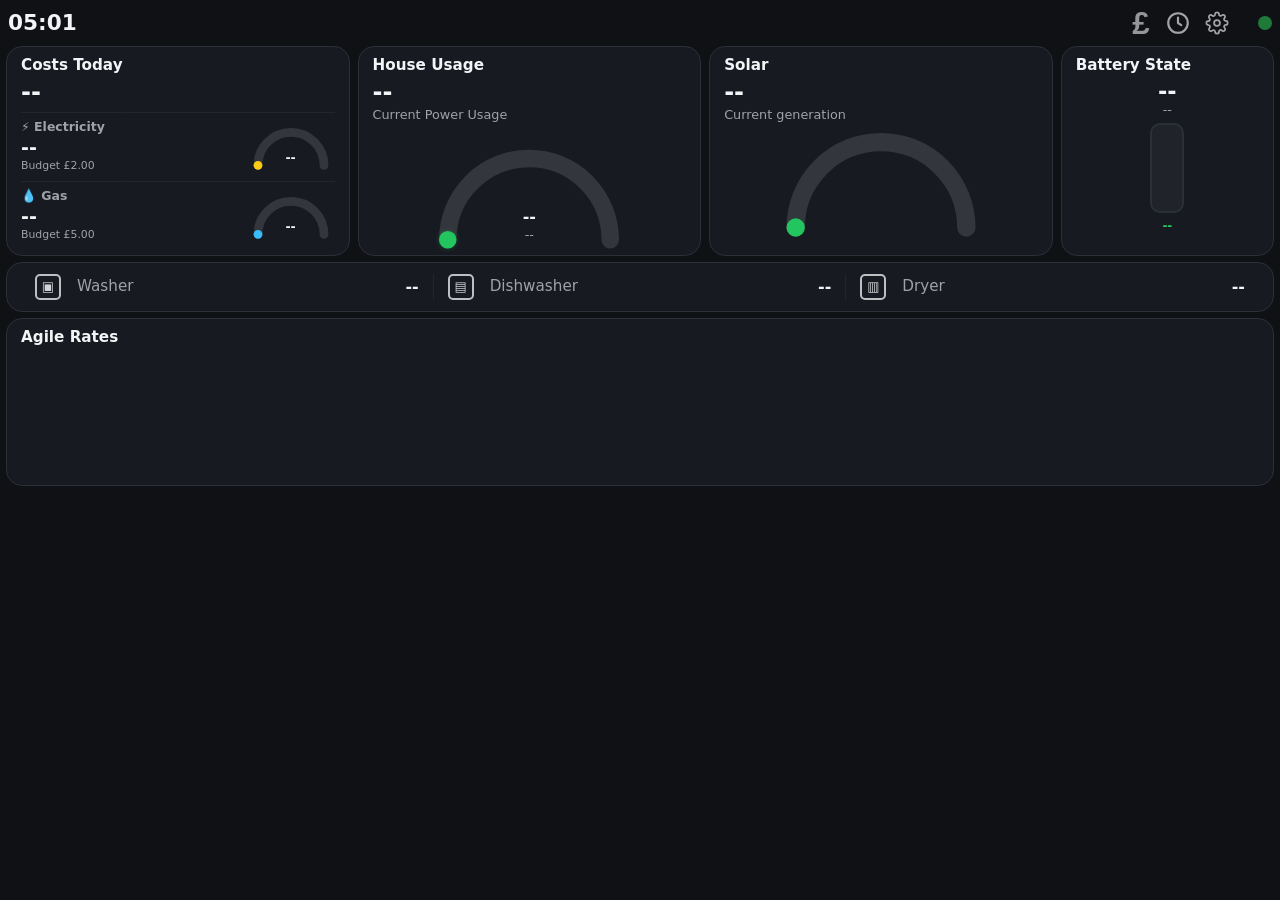
==== index.html @ 403dcd6b "Moved index.html" ====
<!doctype html>
<html lang="en-GB">

<head>
    <meta charset="UTF-8" />
    <meta name="viewport" content="width=device-width, initial-scale=1" />
    <title>IHD Frontend</title>
    <link rel="stylesheet" href="/static/css/app.css" />
    <link rel="stylesheet" href="/static/css/agile.css" />
    <link rel="stylesheet" href="/static/css/history.css" />
    <link rel="stylesheet" href="/static/css/settings.css" />
    <link rel="stylesheet" href="/static/css/costs.css" />
    <link rel="stylesheet" href="/static/css/gauge.css" />
    <link rel="stylesheet" href="/static/css/house-usage.css" />
    <link rel="stylesheet" href="/static/css/battery.css" />
    <link rel="stylesheet" href="/static/css/appliance.css" />
    <link rel="stylesheet" href="/static/css/solar.css" />
</head>

<body>
    <div class="dashboard" id="dashboard" data-dev-mode="false">
        <header class="dashboard-header">
            <div class="header-time" id="header-time">00:00</div>

            <div class="header-actions">
                <div class="header-icon-group" id="header-icon-group">
                    <button class="icon-button" id="costs-button" type="button" aria-label="View device costs">
                        <span class="icon-currency" aria-hidden="true">£</span>
                    </button>

                    <button class="icon-button" id="history-button" type="button" aria-label="View history">
                        <svg viewBox="0 0 24 24" class="icon-svg">
                            <circle cx="12" cy="12" r="9" fill="none" stroke="currentColor" stroke-width="2" />
                            <path d="M12 7v5l3 2" fill="none" stroke="currentColor" stroke-width="2" />
                        </svg>
                    </button>

                    <button class="icon-button" id="settings-button" type="button" aria-label="Open settings">
                        <svg viewBox="0 0 24 24" class="icon-svg" aria-hidden="true">
                            <circle cx="12" cy="12" r="3"></circle>
                            <path
                                d="M19.4 15a1.65 1.65 0 0 0 .33 1.82l.06.06a2 2 0 1 1-2.83 2.83l-.06-.06a1.65 1.65 0 0 0-1.82-.33 1.65 1.65 0 0 0-1 1.51V21a2 2 0 1 1-4 0v-.09a1.65 1.65 0 0 0-1-1.51 1.65 1.65 0 0 0-1.82.33l-.06.06a2 2 0 1 1-2.83-2.83l.06-.06a1.65 1.65 0 0 0 .33-1.82 1.65 1.65 0 0 0-1.51-1H3a2 2 0 1 1 0-4h.09a1.65 1.65 0 0 0 1.51-1 1.65 1.65 0 0 0-.33-1.82l-.06-.06a2 2 0 1 1 2.83-2.83l.06.06a1.65 1.65 0 0 0 1.82.33h0A1.65 1.65 0 0 0 10 3.09V3a2 2 0 1 1 4 0v.09a1.65 1.65 0 0 0 1 1.51h0a1.65 1.65 0 0 0 1.82-.33l.06-.06a2 2 0 1 1 2.83 2.83l-.06.06a1.65 1.65 0 0 0-.33 1.82v0a1.65 1.65 0 0 0 1.51 1H21a2 2 0 1 1 0 4h-.09a1.65 1.65 0 0 0-1.51 1z">
                            </path>
                        </svg>
                    </button>
                </div>

                <div class="poll-indicator" id="poll-indicator" aria-hidden="true"></div>
            </div>
        </header>

        <main class="dashboard-main">
            <section class="top-row">
                <article class="panel metric-panel costs-today-panel" id="costs-today-panel">
                    <div class="panel-header-row">
                        <h2 class="panel-title">Costs Today</h2>
                    </div>

                    <div class="panel-value" id="costs-today-total">--</div>

                    <div class="costs-today-breakdown">
                        <div class="costs-budget-row electricity">
                            <div>
                                <div class="costs-budget-label">⚡ Electricity</div>
                                <div class="costs-budget-value" id="costs-today-electricity">--</div>
                                <div class="costs-budget-caption" id="costs-electricity-budget">Budget £2.00</div>
                            </div>

                            <div class="costs-budget-gauge">
                                <div class="costs-budget-percent" id="costs-electricity-percent">--</div>
                                <svg viewBox="0 0 120 70" aria-hidden="true">
                                    <path class="costs-budget-track" d="M 15 60 A 45 45 0 0 1 105 60"
                                        pathLength="100" />
                                    <path id="costs-electricity-gauge" class="costs-budget-fill electricity"
                                        d="M 15 60 A 45 45 0 0 1 105 60" pathLength="100" stroke-dasharray="0 100" />
                                </svg>
                            </div>
                        </div>

                        <div class="costs-budget-row gas">
                            <div>
                                <div class="costs-budget-label">💧 Gas</div>
                                <div class="costs-budget-value" id="costs-today-gas">--</div>
                                <div class="costs-budget-caption" id="costs-gas-budget">Budget £5.00</div>
                            </div>

                            <div class="costs-budget-gauge">
                                <div class="costs-budget-percent" id="costs-gas-percent">--</div>
                                <svg viewBox="0 0 120 70" aria-hidden="true">
                                    <path class="costs-budget-track" d="M 15 60 A 45 45 0 0 1 105 60"
                                        pathLength="100" />
                                    <path id="costs-gas-gauge" class="costs-budget-fill gas"
                                        d="M 15 60 A 45 45 0 0 1 105 60" pathLength="100" stroke-dasharray="0 100" />
                                </svg>
                            </div>
                        </div>
                    </div>
                </article>

                <article class="panel metric-panel usage-panel" id="usage-panel">
                    <div class="panel-header-row">
                        <h2 class="panel-title">House Usage</h2>
                    </div>

                    <div class="panel-value" id="usage-load-value">--</div>
                    <div class="panel-subtext">Current Power Usage</div>

                    <div class="gauge-wrap gauge-wrap-house">
                        <svg class="gauge gauge-house-large" viewBox="0 0 320 180" aria-hidden="true">
                            <path class="gauge-track" d="M 30 150 A 130 130 0 0 1 290 150" pathLength="100" />
                            <path id="usage-gauge-electric" class="gauge-fill gauge-fill-electric"
                                d="M 30 150 A 130 130 0 0 1 290 150" pathLength="100" stroke-dasharray="0 100" />
                        </svg>

                        <div class="usage-cost usage-cost-in-gauge">
                            <div class="usage-cost-value" id="usage-cost-value">--</div>
                            <div class="usage-cost-rate" id="usage-cost-rate">--</div>
                        </div>
                    </div>
                </article>

                <article class="panel metric-panel" id="solar-panel">
                    <div class="panel-header-row">
                        <h2 class="panel-title">Solar</h2>
                        <div class="solar-export-icon" id="solar-export-icon" aria-label="Exporting electricity" hidden>
                            ⚡
                        </div>
                    </div>

                    <div class="panel-value">--</div>
                    <div class="panel-subtext">Current generation</div>

                    <div class="gauge-wrap gauge-wrap-solar">
                        <svg class="gauge gauge-single gauge-solar-large" viewBox="0 0 320 180" aria-hidden="true">
                            <path id="solar-gauge-track" class="gauge-track" d="M 30 150 A 130 130 0 0 1 290 150"
                                pathLength="100" />
                            <path id="solar-gauge-fill" class="gauge-fill gauge-fill-solar"
                                d="M 30 150 A 130 130 0 0 1 290 150" pathLength="100" stroke-dasharray="0 100" />
                        </svg>
                        <div class="solar-export-amount" id="solar-export-amount" hidden>
                            <div class="solar-export-label">Exporting</div>
                            <div class="solar-export-value" id="solar-export-value">--</div>
                        </div>
                    </div>
                </article>

                <article class="panel metric-panel" id="battery-panel">
                    <div class="panel-header-row">
                        <h2 class="panel-title">Battery State</h2>
                    </div>

                    <div class="panel-body battery-panel-body">
                        <div class="battery-top">
                            <div class="battery-percentage" id="battery-percentage">--</div>
                            <div class="battery-kwh" id="battery-kwh">--</div>
                        </div>

                        <div class="battery-visual">
                            <div class="battery-shell">
                                <div class="battery-fill" id="battery-fill"></div>
                            </div>
                        </div>

                        <div class="battery-status" id="battery-status">--</div>
                    </div>
                </article>
            </section>

            <section class="panel appliance-row" id="appliance-row">
                <div class="appliance-item">
                    <div class="appliance-icon" aria-hidden="true">▣</div>
                    <span class="appliance-label">Washer</span>
                    <span class="appliance-value" id="appliance-washing-machine">--</span>
                </div>

                <div class="appliance-item">
                    <div class="appliance-icon" aria-hidden="true">▤</div>
                    <span class="appliance-label">Dishwasher</span>
                    <span class="appliance-value" id="appliance-dishwasher">--</span>
                </div>

                <div class="appliance-item">
                    <div class="appliance-icon" aria-hidden="true">▥</div>
                    <span class="appliance-label">Dryer</span>
                    <span class="appliance-value" id="appliance-tumble-dryer">--</span>
                </div>
            </section>

            <section class="panel agile-panel" id="agile-card">
                <div class="panel-header-row">
                    <h2 class="panel-title">Agile Rates</h2>
                </div>

                <div class="agile-chart-wrap">
                    <div class="agile-chart" id="agile-chart"></div>
                    <div class="agile-time-axis" id="agile-time-axis"></div>
                </div>
            </section>
        </main>
    </div>

    <div id="cost-usage-modal-root"></div>
    <div id="settings-modal-root"></div>
    <div id="history-modal-root"></div>

    <script type="module" src="/static/js/app.js"></script>
</body>

</html>
---- static/css/app.css ----
/* =========================
   Theme / Base
========================= */

:root {
  color-scheme: dark;
  --bg: #0f1115;
  --panel: #171a21;
  --panel-border: #2a2f3a;
  --panel-soft: rgba(255, 255, 255, 0.02);
  --panel-soft-border: rgba(255, 255, 255, 0.05);
  --text: #f3f4f6;
  --muted: #a1a1aa;
  --cheap: #22c55e;
  --normal: #f97316;
  --expensive: #ef4444;
  --now-outline: #ffffff;

  --usage-green-bright: #22c55e;
  --usage-green-soft: #16a34a;
  --usage-orange: #f97316;
  --usage-red: #ef4444;

  --solar-green-dark: #15803d;
  --solar-green-mid: #22c55e;
  --solar-green-bright: #4ade80;

  --main-gauge-width: 250px;
  --main-gauge-height: 145px;
}

[hidden] {
  display: none !important;
}

* {
  box-sizing: border-box;
}

html,
body {
  margin: 0;
  width: 100%;
  height: 100%;
}

body {
  font-family:
    Inter, system-ui, -apple-system, BlinkMacSystemFont, "Segoe UI", sans-serif;
  background: var(--bg);
  color: var(--text);
  overflow: hidden;
}

/* =========================
   Dashboard Layout
========================= */

.dashboard {
  width: 100vw;
  height: 100vh;
  padding: 6px;
  display: grid;
  grid-template-rows: 34px 1fr;
  gap: 6px;
}

.dashboard-main {
  min-height: 0;
  display: grid;
  grid-template-rows: 210px 50px auto;
  align-content: start;
  gap: 6px;
}

.top-row {
  min-height: 0;
  display: grid;
  grid-template-columns: 1.45fr 1.45fr 1.45fr 0.9fr;
  gap: 8px;
}

/* =========================
   Costs Today Panel
========================= */

.costs-today-panel {
  display: grid;
  grid-template-rows: auto auto auto 1fr;
  gap: 4px;
}

.costs-today-breakdown {
  display: grid;
  align-content: center;
  margin-top: 4px;
}

.costs-today-row {
  display: flex;
  justify-content: space-between;
  align-items: baseline;
  gap: 8px;
  padding: 6px 0;
  border-top: 1px solid var(--panel-soft-border);
}

.costs-today-label {
  color: var(--muted);
  font-size: 0.78rem;
  line-height: 1;
}

.costs-today-value {
  color: var(--text);
  font-size: 0.9rem;
  font-weight: 700;
  line-height: 1;
  white-space: nowrap;
}

.costs-budget-row {
  display: grid;
  grid-template-columns: 1fr 88px;
  align-items: center;
  gap: 8px;
  padding: 5px 0;
  border-top: 1px solid var(--panel-soft-border);
}

.costs-budget-label {
  color: var(--muted);
  font-size: 0.78rem;
  font-weight: 700;
  line-height: 1;
}

.costs-budget-value {
  margin-top: 4px;
  color: var(--text);
  font-size: 1.2rem;
  font-weight: 700;
  line-height: 1;
}

.costs-budget-caption {
  margin-top: 4px;
  color: var(--muted);
  font-size: 0.68rem;
  line-height: 1;
}

.costs-budget-gauge {
  position: relative;
  width: 88px;
  height: 58px;
}

.costs-budget-gauge svg {
  width: 88px;
  height: 58px;
  overflow: visible;
}

.costs-budget-track,
.costs-budget-fill {
  fill: none;
  stroke-linecap: round;
  stroke-width: 12;
}

.costs-budget-track {
  stroke: rgba(255, 255, 255, 0.12);
}

.costs-budget-fill {
  transition: stroke-dasharray 0.3s ease;
}

.costs-budget-fill.electricity {
  stroke: #facc15;
}

.costs-budget-fill.gas {
  stroke: #38bdf8;
}

.costs-budget-percent {
  position: absolute;
  left: 50%;
  top: 68%;
  transform: translate(-50%, -50%);
  color: var(--text);
  font-size: 0.78rem;
  font-weight: 800;
}

/* =========================
   Header
========================= */

.dashboard-header {
  display: grid;
  grid-template-columns: 1fr auto;
  align-items: center;
  gap: 6px;
  padding: 0 2px;
}

.header-time {
  font-size: 1.35rem;
  font-weight: 700;
  line-height: 1;
}

.header-status {
  color: var(--muted);
  font-size: 0.8rem;
  text-align: right;
  white-space: nowrap;
}

.header-actions {
  display: flex;
  align-items: center;
  gap: 10px;
}

.header-icon-group {
  display: flex;
  align-items: center;
  gap: 4px;
  min-width: 0;
}

.icon-button {
  width: 34px;
  height: 34px;
  border: none;
  background: transparent;
  color: rgba(255, 255, 255, 0.62);
  display: flex;
  align-items: center;
  justify-content: center;
  cursor: pointer;
  padding: 0;
}

.icon-button:hover {
  color: rgba(255, 255, 255, 0.9);
  background: transparent;
}

.icon-button:active {
  transform: scale(0.94);
}

.icon-svg {
  width: 26px;
  height: 26px;
  display: block;
  stroke: currentColor;
  fill: none;
  stroke-width: 1.8;
  stroke-linecap: round;
  stroke-linejoin: round;
  vector-effect: non-scaling-stroke; /* keeps stroke consistent */
}

#settings-button .icon-svg {
  transform: scale(0.9);
}

#history-button .icon-svg {
  transform: translateX(-1px);
}

.icon-currency {
  width: 30px;
  height: 30px;
  display: flex;
  align-items: center;
  justify-content: center;

  font-size: 1.95rem;
  font-weight: 700;
  line-height: 1;
  opacity: 0.9;
  transform: translateY(1px);
}

.poll-indicator {
  width: 14px;
  height: 14px;
  border-radius: 50%;
  background: #1f7a3a;
  transition: background-color 1s ease;
  margin-left: 14px;
}

.poll-indicator.pulse {
  background: #4ade80;
}

.poll-indicator.error {
  background: #ef4444;
}

/* =========================
   Shared Panels
========================= */

.panel {
  background: var(--panel);
  border: 1px solid var(--panel-border);
  border-radius: 16px;
  padding: 10px 14px;
  min-width: 0;
  min-height: 0;
}

.panel-header-row {
  display: flex;
  justify-content: space-between;
  align-items: baseline;
  margin-bottom: 2px;
  position: relative;
}

.panel-title {
  margin: 0;
  font-size: 0.95rem;
  font-weight: 700;
  line-height: 1.1;
}

.panel-subtitle {
  color: var(--muted);
  font-size: 0.8rem;
  text-align: right;
  white-space: nowrap;
}

.metric-panel {
  display: grid;
  grid-template-rows: auto auto auto 1fr;
  gap: 4px;
}

.panel-value {
  font-size: 1.5rem;
  font-weight: 800;
  line-height: 1;
}

.panel-value-muted {
  color: var(--muted);
}

.panel-subtext {
  color: var(--muted);
  font-size: 0.8rem;
  line-height: 1.1;
}

.panel-body {
  min-height: 0;
  display: grid;
  grid-template-rows: auto auto 1fr;
  gap: 4px;
}

.solar-export-icon {
  position: absolute;
  top: 0;
  right: -10px;
  font-size: 4rem;
  line-height: 1;
  color: #facc15;
  text-shadow: 0 0 14px rgba(250, 204, 21, 0.45);
  pointer-events: none;
}

.solar-export-icon:not([hidden]) {
  animation: solarExportPulse 5.0s ease-in-out infinite;
}

@keyframes solarExportPulse {
  0%,
  100% {
    opacity: 0.85;
    transform: scale(1);
    text-shadow: 0 0 10px rgba(250, 204, 21, 0.45);
  }

  50% {
    opacity: 1;
    transform: scale(1.08);
    text-shadow: 0 0 18px rgba(250, 204, 21, 0.75);
  }
}

/* =========================
   Shared Modal Backdrop
========================= */

.modal-backdrop {
  position: fixed;
  inset: 0;
  background: rgba(0, 0, 0, 0.55);
  z-index: 1000;
}
---- static/css/agile.css ----
/* =========================
   Agile Panel
========================= */

.agile-panel {
  display: grid;
  grid-template-rows: auto auto;
  gap: 6px;
  align-content: start;
}

.agile-chart-wrap {
  min-height: 0;
  display: grid;
  grid-template-rows: 1fr 12px;
  gap: 1px;
}

/* =========================
   Chart Base
========================= */

.agile-chart {
  height: 108px;
  position: relative;
  background: transparent;
  border: none;
  border-radius: 0;
}

/* =========================
   Positive-only mode
========================= */

.agile-chart.positive-only {
  display: flex;
  align-items: end;
  gap: 5px;
}

.agile-chart.positive-only::before {
  content: "";
  position: absolute;
  left: 0;
  right: 0;
  bottom: 0;
  height: 1px;
  background: rgba(255, 255, 255, 0.05);
}

.agile-chart.positive-only .agile-bar {
  flex: 1 1 0;
  min-width: 10px;
  border-radius: 6px 6px 0 0;
  position: relative;
  margin-bottom: 3px;
  opacity: 0.95;
  transition:
    transform 0.15s ease,
    opacity 0.15s ease;
}

/* =========================
   Mixed mode (negative + positive)
========================= */

.agile-chart.mixed {
  display: flex;
  align-items: stretch;
  gap: 5px;
}

.agile-chart.mixed::before {
  content: "";
  position: absolute;
  left: 0;
  right: 0;
  top: 50%;
  height: 1px;
  background: rgba(255, 255, 255, 0.1);
}

.agile-bar-wrap {
  flex: 1 1 0;
  min-width: 10px;
  position: relative;
  height: 100%;
}

.agile-chart.mixed .agile-bar {
  position: absolute;
  left: 0;
  right: 0;
  opacity: 0.95;
  transition:
    transform 0.15s ease,
    opacity 0.15s ease;
}

.agile-chart.mixed .agile-bar.positive {
  bottom: calc(50% + 2px);
  border-radius: 6px 6px 0 0;
}

.agile-chart.mixed .agile-bar.negative {
  top: calc(50% + 2px);
  border-radius: 0 0 6px 6px;
}

/* =========================
   Colours
========================= */

.agile-bar.cheap {
  background: var(--cheap);
}

.agile-bar.normal {
  background: var(--normal);
}

.agile-bar.expensive {
  background: var(--expensive);
}

.agile-bar.negative {
  background: #8b5cf6;
}

/* =========================
   Interaction
========================= */

.agile-bar:hover {
  opacity: 1;
  transform: translateY(-2px);
}

/* =========================
   Tooltip
========================= */

.agile-bar::after {
  content: attr(data-price);
  position: absolute;
  left: 50%;
  transform: translateX(-50%);
  font-size: 0.72rem;
  color: var(--text);
  white-space: nowrap;
  opacity: 0;
  pointer-events: none;
  transition: opacity 0.15s ease;
}

.agile-chart.positive-only .agile-bar::after,
.agile-chart.mixed .agile-bar.positive::after {
  bottom: calc(100% + 4px);
}

.agile-chart.mixed .agile-bar.negative::after {
  top: calc(100% + 4px);
}

.agile-bar:hover::after,
.agile-bar.now::after {
  opacity: 1;
}

/* =========================
   Time Axis
========================= */

.agile-time-axis {
  position: relative;
  height: 13px;
  color: var(--muted);
  font-size: 0.6rem;
  overflow: hidden;
}

.agile-time-label {
  position: absolute;
  transform: translateX(-50%);
  white-space: nowrap;
  line-height: 1;
  top: -1px;
  opacity: 0.65;
}

.agile-time-label.current {
  color: var(--text);
  opacity: 1;
  font-weight: 500;
}

.agile-time-label:nth-child(3n) {
  opacity: 0.9;
}
---- static/css/history.css ----
/* History modal */
.history-modal {
  position: fixed;
  inset: 24px;
  z-index: 1002;
  display: grid;
  grid-template-rows: auto auto 1fr auto;
  gap: 10px;
  background: var(--panel);
  border: 1px solid var(--panel-border);
  border-radius: 16px;
  padding: 14px;
  box-shadow: 0 10px 30px rgba(0, 0, 0, 0.35);
  overflow: hidden;
}

.history-modal-header {
  display: flex;
  align-items: flex-start;
  justify-content: space-between;
}

.history-title-wrap {
  display: grid;
  gap: 4px;
}

.history-title {
  margin: 0;
  font-size: 1.15rem;
  font-weight: 700;
  line-height: 1;
}

.history-date {
  color: var(--muted);
  font-size: 0.82rem;
  line-height: 1;
}

.history-toolbar {
  display: flex;
  align-items: center;
  justify-content: space-between;
  gap: 10px;
  flex-wrap: wrap;
}

.history-toggle-group,
.history-nav-group {
  display: flex;
  align-items: center;
  gap: 6px;
}

.history-toggle-button,
.history-nav-button,
.history-close-button {
  height: 34px;
  border: 1px solid var(--panel-border);
  border-radius: 10px;
  background: var(--panel-soft);
  color: var(--text);
  font-size: 0.85rem;
  font-weight: 700;
  cursor: pointer;
  padding: 0 12px;
}

.history-toggle-button.active {
  background: rgba(255, 255, 255, 0.12);
}

.history-toggle-button:disabled {
  opacity: 0.45;
  cursor: default;
}

.history-modal-body {
  min-height: 0;
  overflow: hidden;
  display: grid;
  grid-template-rows: 1fr 1fr;
  gap: 10px;
}

.history-card {
  background: var(--panel-soft);
  border: 1px solid var(--panel-soft-border);
  border-radius: 12px;
  padding: 10px;
  display: grid;
  grid-template-rows: auto 1fr;
  gap: 8px;
  min-height: 0;
}

.history-card-header {
  display: flex;
  justify-content: space-between;
  align-items: baseline;
  gap: 8px;
}

.history-card-title {
  margin: 0;
  font-size: 0.9rem;
  font-weight: 700;
}

.history-card-subtitle {
  color: var(--muted);
  font-size: 0.75rem;
}

.history-card-meta {
  display: grid;
  justify-items: end;
  gap: 2px;
  text-align: right;
}

.history-card-total,
.history-card-standing {
  font-size: 0.9rem;
  line-height: 1.1;
  font-weight: 700;
}

.history-chart-container {
  display: flex;
  gap: 10px;
  align-items: stretch;
}

.history-y-axis {
  width: 40px;
  display: grid;
  grid-template-rows: auto 1fr auto;
  align-items: stretch;
  justify-items: end;
  color: var(--muted);
  font-size: 0.7rem;
  line-height: 1;
  padding-top: 6px;
  padding-bottom: 2px;
}

.history-y-max {
  font-weight: 700;
  min-height: 14px;
}

.history-y-min {
  opacity: 0.65;
  min-height: 12px;
}

.history-y-max,
.history-y-min {
  font-size: 0.68rem;
}

.history-y-rail {
  width: 1px;
  height: 100%;
  background: rgba(255, 255, 255, 0.08);
  justify-self: end;
  margin-right: 2px;
}

.history-chart-wrap {
  flex: 1;
  min-height: 0;
  display: grid;
  grid-template-rows: 1fr 14px;
  gap: 2px;
}

.history-chart {
  height: 100%;
  min-height: 72px;
  display: flex;
  align-items: end;
  gap: 2px;
  position: relative;
}

.history-chart::before {
  content: "";
  position: absolute;
  left: 0;
  right: 0;
  bottom: 0;
  height: 1px;
  background: rgba(255, 255, 255, 0.05);
}

.history-bar {
  flex: 1 1 0;
  min-width: 4px;
  border-radius: 4px 4px 0 0;
  opacity: 0.95;
  border: none;
  padding: 0;
  position: relative;
  cursor: pointer;
}

.history-bar.electricity {
  background: var(--normal);
}

.history-bar.gas {
  background: var(--usage-green-soft);
}

.history-bar::after {
  content: attr(data-value);
  position: absolute;
  bottom: calc(100% + 4px);
  left: 50%;
  transform: translateX(-50%);
  font-size: 0.64rem;
  color: var(--text);
  white-space: nowrap;
  opacity: 0;
  pointer-events: none;
  transition: opacity 0.15s ease;
}

.history-bar:hover::after,
.history-bar.selected::after {
  opacity: 1;
}

.history-time-axis {
  position: relative;
  height: 12px;
  color: var(--muted);
  font-size: 0.65rem;
}

.history-time-label {
  position: absolute;
  transform: translateX(-50%);
  white-space: nowrap;
  line-height: 1;
}

.history-modal-footer {
  display: flex;
  justify-content: flex-end;
  align-items: center;
}
---- static/css/settings.css ----
/* Settings modal */
.settings-modal {
  position: fixed;
  inset: 36px 24px 24px 24px;
  z-index: 1001;
  display: grid;
  grid-template-rows: auto 1fr auto;
  gap: 10px;
  background: var(--panel);
  border: 1px solid var(--panel-border);
  border-radius: 16px;
  padding: 14px;
  box-shadow: 0 10px 30px rgba(0, 0, 0, 0.35);
}

.settings-modal-header {
  display: flex;
  align-items: center;
  justify-content: space-between;
}

.settings-title {
  margin: 0;
  font-size: 1.15rem;
  font-weight: 700;
  line-height: 1;
}

.settings-modal-body {
  min-height: 0;
  overflow: auto;
  display: grid;
  gap: 10px;
  align-content: start;
}

.settings-section {
  background: var(--panel-soft);
  border: 1px solid var(--panel-soft-border);
  border-radius: 12px;
  padding: 12px;
  display: grid;
  gap: 6px;
}

.settings-label {
  font-size: 0.9rem;
  font-weight: 700;
  color: var(--text);
}

.settings-value {
  font-size: 0.82rem;
  color: var(--muted);
  line-height: 1.25;
}

.settings-field-label {
  display: block;
  font-size: 0.82rem;
  font-weight: 700;
  color: var(--text);
  margin-top: 6px;
  margin-bottom: 6px;
}

.settings-modal-footer {
  display: flex;
  justify-content: flex-end;
  align-items: center;
  gap: 8px;
}

.settings-close-button,
.settings-save-button {
  min-width: 88px;
  height: 36px;
  border: 1px solid var(--panel-border);
  border-radius: 10px;
  color: var(--text);
  font-size: 0.9rem;
  font-weight: 700;
  cursor: pointer;
  padding: 0 14px;
}

.settings-close-button {
  background: var(--panel-soft);
}

.settings-save-button {
  background: rgba(255, 255, 255, 0.12);
}

.settings-save-button:active,
.settings-close-button:active {
  transform: scale(0.98);
}

.settings-segmented {
  display: flex;
  gap: 6px;
  margin-top: 6px;
}

.settings-segment {
  flex: 1;
  height: 36px;
  border-radius: 10px;
  border: 1px solid var(--panel-border);
  background: var(--panel-soft);
  color: var(--text);
  font-size: 0.9rem;
  font-weight: 700;
  cursor: pointer;
}

.settings-segment.active {
  background: rgba(255, 255, 255, 0.16);
  border-color: rgba(255, 255, 255, 0.25);
}

.settings-segment:active {
  transform: scale(0.96);
}
---- static/css/costs.css ----
.cost-usage-modal {
  position: fixed;
  inset: 36px 24px 24px 24px;
  z-index: 1001;
  display: grid;
  grid-template-rows: auto auto 1fr auto;
  gap: 10px;
  background: var(--panel);
  border: 1px solid var(--panel-border);
  border-radius: 16px;
  padding: 14px;
  box-shadow: 0 10px 30px rgba(0, 0, 0, 0.35);
}

.cost-usage-modal-header {
  display: flex;
  align-items: center;
  justify-content: space-between;
}

.cost-usage-title-wrap {
  display: grid;
  gap: 4px;
}

.cost-usage-title {
  margin: 0;
  font-size: 1.15rem;
  font-weight: 700;
  line-height: 1;
}

.cost-usage-subtitle {
  color: var(--muted);
  font-size: 0.82rem;
  line-height: 1;
}

.cost-usage-toolbar {
  display: flex;
  align-items: center;
  justify-content: space-between;
  gap: 10px;
}

.cost-usage-toggle-group {
  display: flex;
  align-items: center;
  gap: 6px;
}

.cost-usage-toggle-button,
.cost-usage-close-button {
  height: 34px;
  border: 1px solid var(--panel-border);
  border-radius: 10px;
  background: var(--panel-soft);
  color: var(--text);
  font-size: 0.85rem;
  font-weight: 700;
  cursor: pointer;
  padding: 0 12px;
}

.cost-usage-toggle-button.active {
  background: rgba(255, 255, 255, 0.12);
}

.cost-usage-modal-body {
  min-height: 0;
  overflow: auto;
}

.cost-usage-list {
  display: grid;
  gap: 12px;
  align-content: start;
}

.cost-usage-empty {
  color: var(--muted);
  font-size: 0.9rem;
}

.cost-usage-row {
  display: grid;
  gap: 6px;
}

.cost-usage-row-header {
  display: flex;
  align-items: center;
  justify-content: space-between;
  gap: 12px;
}

.cost-usage-name {
  font-size: 0.95rem;
  font-weight: 700;
  color: var(--text);
}

.cost-usage-value {
  font-size: 0.92rem;
  font-weight: 700;
  color: var(--text);
  white-space: nowrap;
}

.cost-usage-bar-track {
  width: 100%;
  height: 14px;
  border-radius: 999px;
  background: rgba(255, 255, 255, 0.06);
  overflow: hidden;
}

.cost-usage-bar-fill {
  height: 100%;
  border-radius: 999px;
  transition: width 0.25s ease;
}

.cost-usage-bar-today {
  background: linear-gradient(
    90deg,
    rgba(249, 115, 22, 0.7),
    var(--normal)
  );
}

.cost-usage-bar-current {
  background: linear-gradient(
    90deg,
    rgba(34, 197, 94, 0.7),
    var(--cheap)
  );
}

.cost-usage-row[data-low="true"] .cost-usage-bar-fill {
  opacity: 0.6;
}

.cost-usage-modal-footer {
  display: flex;
  justify-content: flex-end;
  align-items: center;
}

.cost-usage-total-wrap {
  display: flex;
  flex-direction: column;
  align-items: flex-end;
  justify-content: center;
  gap: 2px;
}

.cost-usage-total {
  font-size: 1.1rem;
  font-weight: 800;
  color: var(--text);
  line-height: 1;
}

.cost-usage-bar-yesterday {
  background: linear-gradient(
    90deg,
    rgba(59, 130, 246, 0.7),
    #3b82f6
  );
}

.cost-usage-bar-month {
  background: linear-gradient(
    90deg,
    rgba(139, 92, 246, 0.7),
    #8b5cf6
  );
}
---- static/css/gauge.css ----
/* =========================
   Gauge Components
========================= */

:root {
  --main-gauge-width: 210px;
}

.gauge-wrap {
  position: relative;
  min-height: 0;
  margin-top: 2px;
  width: 100%;
  height: 100%;
  display: flex;
  align-items: flex-end;
  justify-content: center;
  overflow: hidden;
}

.gauge-house-large,
.gauge-solar-large {
  width: min(var(--main-gauge-width), 100%);
  height: auto;
  aspect-ratio: 320 / 180;
  display: block;
  overflow: visible;
}

.gauge path {
  fill: none;
  stroke-linecap: round;
}

.gauge-track {
  stroke: rgba(255, 255, 255, 0.12);
  stroke-width: 28;
}

.gauge-fill {
  stroke-width: 28;
  stroke: var(--normal);
  transition:
    stroke-dasharray 0.3s ease,
    stroke 0.3s ease;
}

.gauge-fill-electric {
  stroke: var(--cheap);
  filter: drop-shadow(0 0 4px rgba(34, 197, 94, 0.3));
    transition:
    stroke-dasharray 0.4s ease,
    stroke 0.3s ease,
    filter 0.4s ease;
}

.gauge-fill-electric.active {
  filter: drop-shadow(0 0 6px rgba(34, 197, 94, 0.5));
}

.gauge-fill-solar {
  stroke: var(--cheap);
}

.gauge-unavailable {
  stroke: rgba(255, 255, 255, 0.2);
  stroke-dasharray: 4 4;
}
---- static/css/house-usage.css ----
/* =========================
   House Usage Panel
========================= */

#usage-panel .gauge-wrap-house {
  display: flex;
  align-items: flex-end;
  justify-content: center;
  margin-top: auto; 
  transform: translateY(20px);
  padding-top: 0;
}

#usage-panel .gauge-house-large {
  width: 200px;
}

.usage-panel {
  display: grid;
  grid-template-rows: auto auto auto auto 1fr;
  gap: 4px;
}

.usage-header-row {
  position: relative;
  display: flex;
  align-items: baseline;
}

.usage-cost {
  text-align: center;
  display: flex;
  flex-direction: column;
  align-items: center;
}

.usage-cost-in-gauge {
  position: absolute;
  left: 50%;
  top: 70%;
  transform: translate(-50%, -50%);
  pointer-events: none;
}

.usage-cost-value {
  color: var(--text);
  font-size: 1rem;
  font-weight: 800;
  line-height: 1;
  white-space: nowrap;
}

.usage-cost-rate {
  color: var(--muted);
  font-size: 0.8rem;
  line-height: 1;
  white-space: nowrap;
  margin-top: 4px;
}

.usage-flow-state {
  display: flex;
  align-items: center;
  gap: 6px;
  color: var(--cheap);
  font-size: 0.78rem;
  font-weight: 800;
  line-height: 1;
}

.usage-flow-export .usage-flow-icon {
  background: var(--cheap);
}

.usage-flow-import .usage-flow-icon {
  background: var(--expensive);
}

.usage-flow-idle .usage-flow-icon {
  background: var(--muted);
}

.usage-flow-export {
  color: var(--cheap);
}

.usage-flow-import {
  color: var(--expensive);
}

.usage-flow-idle {
  color: var(--muted);
}

.usage-flow-icon {
  width: 16px;
  height: 16px;
  border-radius: 999px;
  display: inline-flex;
  align-items: center;
  justify-content: center;
  background: var(--cheap);
  color: var(--panel);
  font-size: 0.72rem;
  font-weight: 900;
}

.usage-flow-detail {
  color: var(--muted);
  font-size: 0.7rem;
  line-height: 1;
}
---- static/css/battery.css ----
/* =========================
   Battery Panel (New)
========================= */

.battery-panel-body {
  display: grid;
  grid-template-rows: auto 1fr auto;
  align-items: center;
  justify-items: center;
  gap: 6px;
}

.battery-top {
  text-align: center;
}

.battery-percentage {
  font-size: 1.4rem;
  font-weight: 800;
  line-height: 1;
}

.battery-kwh {
  font-size: 0.8rem;
  color: var(--muted);
}

/* Battery visual */

.battery-visual {
  display: flex;
  align-items: center;
  justify-content: center;
}

.battery-shell {
  width: 34px;
  height: 90px;
  border-radius: 10px;
  border: 2px solid var(--panel-border);
  background: rgba(255,255,255,0.04);
  position: relative;
  overflow: hidden;
}

/* battery tip */
.battery-shell::before {
  content: "";
  position: absolute;
  top: -6px;
  left: 50%;
  transform: translateX(-50%);
  width: 14px;
  height: 6px;
  border-radius: 2px;
  background: var(--panel-border);
}

/* fill */

.battery-fill {
  position: absolute;
  bottom: 0;
  width: 100%;
  height: 0%;
  background: var(--cheap);
  transition: height 0.4s ease;
  background: linear-gradient(to top, #22c55e, #4ade80);
}

/* status */

.battery-status {
  font-size: 0.75rem;
  font-weight: 700;
  text-align: center;
  color: var(--cheap);
}
---- static/css/appliance.css ----
/* =========================
   Appliance Row
========================= */

.appliance-row {
  display: grid;
  grid-template-columns: repeat(3, 1fr);
  align-items: center;
  gap: 0;
  padding: 6px 14px;
  min-height: 0;
}

.appliance-item {
  display: grid;
  grid-template-columns: 32px auto 1fr;
  align-items: center;
  gap: 10px;
  min-width: 0;
  padding: 0 14px;
  border-right: 1px solid var(--panel-soft-border);
}

.appliance-item:last-child {
  border-right: none;
}

.appliance-icon {
  width: 26px;
  height: 26px;
  border: 2px solid rgba(255, 255, 255, 0.72);
  border-radius: 5px;
  color: rgba(255, 255, 255, 0.82);
  display: flex;
  align-items: center;
  justify-content: center;
  font-size: 0.82rem;
  line-height: 1;
}

.appliance-label {
  color: var(--muted);
  font-size: 0.95rem;
  line-height: 1;
  white-space: nowrap;
}

.appliance-label::after {
  content: "";
}

.appliance-value {
  color: var(--text);
  font-size: 1rem;
  font-weight: 800;
  line-height: 1;
  white-space: nowrap;
  justify-self: end;
}

.appliance-value.running {
  color: var(--cheap);
  font-weight: 900;
}
---- static/css/solar.css ----
/* =========================
   Solar Panel
========================= */

.solar-export-amount {
  position: absolute;
  left: 50%;
  top: 75%;
  transform: translate(-50%, -50%);
  text-align: center;
  pointer-events: none;
}

.solar-export-label {
  color: var(--muted);
  font-size: 0.75rem;
  font-weight: 700;
  line-height: 1;
}

.solar-export-value {
  margin-top: 4px;
  color: var(--text);
  font-size: 1rem;
  font-weight: 800;
  line-height: 1;
  color: var(--cheap); /* green = good/export */
}
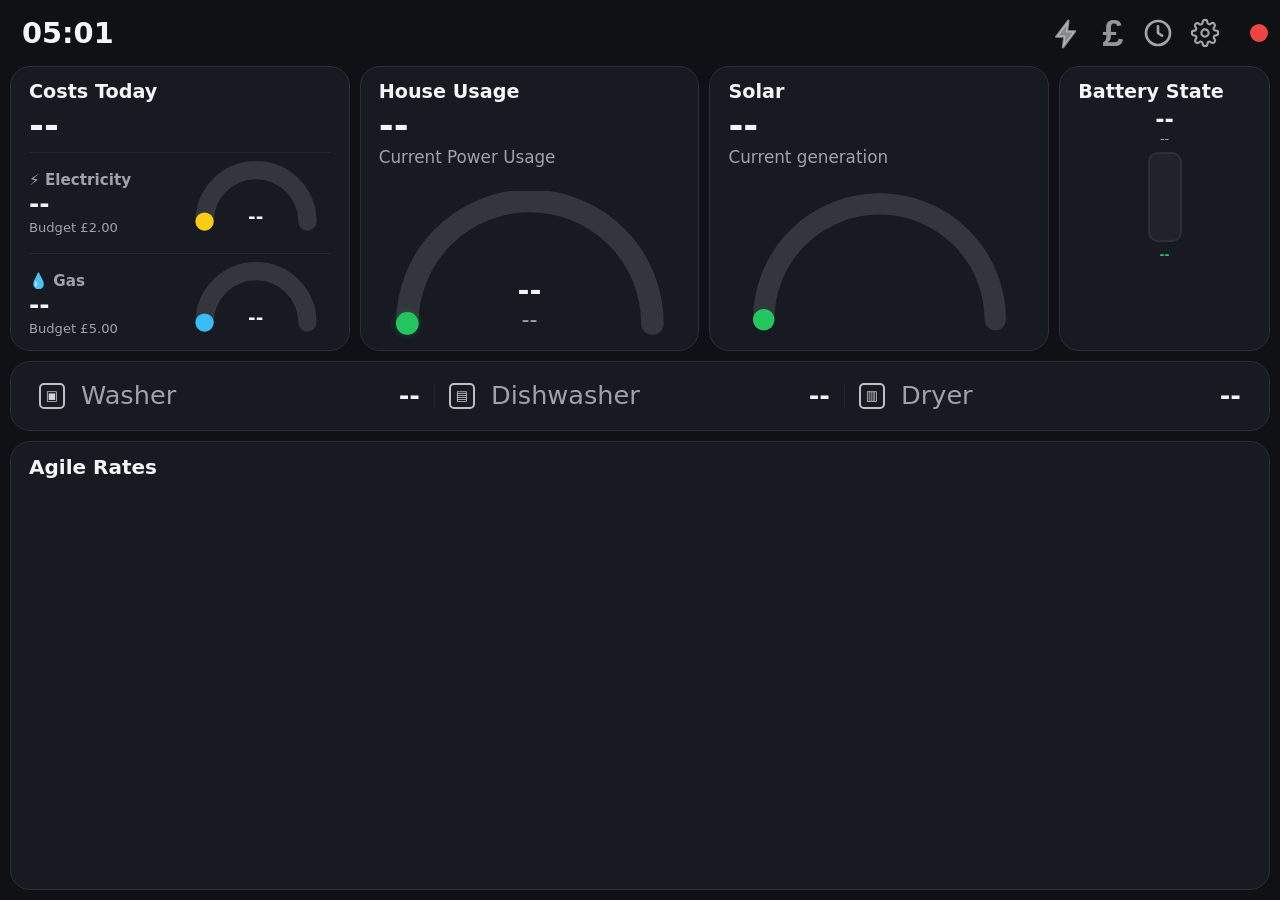
==== commit f12bd383: "Added power states and more changes for 7 inch screen" ====
--- a/index.html
+++ b/index.html
@@ -24,6 +24,14 @@
 
             <div class="header-actions">
                 <div class="header-icon-group" id="header-icon-group">
+
+                    <button class="icon-button" id="power-button" type="button" aria-label="View device power usage">
+                        <svg viewBox="0 0 24 24" class="icon-svg power-icon" aria-hidden="true">
+                            <path fill="currentColor" d="M13 2L4 14h6l-1 8 9-12h-6l1-8z">
+                            </path>
+                        </svg>
+                    </button>
+
                     <button class="icon-button" id="costs-button" type="button" aria-label="View device costs">
                         <span class="icon-currency" aria-hidden="true">£</span>
                     </button>
@@ -68,7 +76,7 @@
 
                             <div class="costs-budget-gauge">
                                 <div class="costs-budget-percent" id="costs-electricity-percent">--</div>
-                                <svg viewBox="0 0 120 70" aria-hidden="true">
+                                <svg style="transform: translateY(-10px)" viewBox="0 0 120 70" aria-hidden="true">
                                     <path class="costs-budget-track" d="M 15 60 A 45 45 0 0 1 105 60"
                                         pathLength="100" />
                                     <path id="costs-electricity-gauge" class="costs-budget-fill electricity"
@@ -86,7 +94,7 @@
 
                             <div class="costs-budget-gauge">
                                 <div class="costs-budget-percent" id="costs-gas-percent">--</div>
-                                <svg viewBox="0 0 120 70" aria-hidden="true">
+                                <svg style="transform: translateY(-10px)" viewBox="0 0 120 70" aria-hidden="true">
                                     <path class="costs-budget-track" d="M 15 60 A 45 45 0 0 1 105 60"
                                         pathLength="100" />
                                     <path id="costs-gas-gauge" class="costs-budget-fill gas"
@@ -199,6 +207,7 @@
         </main>
     </div>
 
+    <div id="power-usage-modal-root"></div>
     <div id="cost-usage-modal-root"></div>
     <div id="settings-modal-root"></div>
     <div id="history-modal-root"></div>
--- a/static/css/app.css
+++ b/static/css/app.css
@@ -211,6 +211,7 @@
   font-size: 1.35rem;
   font-weight: 700;
   line-height: 1;
+  margin-left: 10px;
 }
 
 .header-status {
@@ -289,6 +290,15 @@
   transform: translateY(1px);
 }
 
+.power-icon {
+  opacity: 0.82;
+  transform: translateY(1px);
+}
+
+#power-button:hover .power-icon {
+  opacity: 1;
+}
+
 .poll-indicator {
   width: 14px;
   height: 14px;
@@ -381,9 +391,9 @@
   pointer-events: none;
 }
 
-.solar-export-icon:not([hidden]) {
+/* .solar-export-icon:not([hidden]) {
   animation: solarExportPulse 5.0s ease-in-out infinite;
-}
+} */
 
 @keyframes solarExportPulse {
   0%,
@@ -409,4 +419,115 @@
   inset: 0;
   background: rgba(0, 0, 0, 0.55);
   z-index: 1000;
+}
+
+/* =========================
+   Display Profile: 7" Official Touch Display
+   1280 x 720 landscape
+========================= */
+
+@media (min-width: 1000px) and (min-height: 600px) {
+  :root {
+    --main-gauge-width: 285px;
+    --main-gauge-height: 170px;
+  }
+
+  .dashboard {
+    padding: 10px;
+    grid-template-rows: 46px 1fr;
+    gap: 10px;
+  }
+
+  .dashboard-main {
+    grid-template-rows: 285px 70px 1fr;
+    gap: 10px;
+  }
+
+  .top-row {
+    gap: 10px;
+  }
+
+  .panel {
+    border-radius: 20px;
+    padding: 14px 18px;
+  }
+
+  .panel-title {
+    font-size: 1.2rem;
+  }
+
+  .panel-value {
+    font-size: 2.25rem;
+  }
+
+  .panel-subtext {
+    font-size: 1.05rem;
+  }
+
+  .header-time {
+    font-size: 1.8rem;
+  }
+
+  .icon-button {
+    width: 42px;
+    height: 42px;
+  }
+
+  .icon-svg {
+    width: 32px;
+    height: 32px;
+  }
+
+  .icon-currency {
+    width: 36px;
+    height: 36px;
+    font-size: 2.35rem;
+  }
+
+  .poll-indicator {
+    width: 18px;
+    height: 18px;
+  }
+
+  .costs-budget-label {
+    font-size: 0.95rem;
+  }
+
+  .costs-budget-value {
+    font-size: 1.55rem;
+  }
+
+  .costs-budget-caption {
+    font-size: 0.82rem;
+  }
+
+  .costs-budget-row {
+    grid-template-columns: 1fr 150px;
+    gap: 16px;
+    padding: 10px 0;
+  }
+
+  .costs-budget-gauge,
+  .costs-budget-gauge svg {
+    width: 100%;
+    height: 80px;
+  }
+
+  .costs-budget-track,
+  .costs-budget-fill {
+    stroke-width: 16;
+  }
+
+  .costs-budget-percent {
+    font-size: 1.15rem;
+    top: 66%;
+  }
+
+}
+
+*,
+*::before,
+*::after {
+  animation: none !important;
+  transition: none !important;
 }
--- a/static/css/agile.css
+++ b/static/css/agile.css
@@ -4,16 +4,16 @@
 
 .agile-panel {
   display: grid;
-  grid-template-rows: auto auto;
-  gap: 6px;
-  align-content: start;
+  grid-template-rows: 34px 1fr;
+  gap: 4px;
+  align-content: stretch;
 }
 
 .agile-chart-wrap {
   min-height: 0;
   display: grid;
-  grid-template-rows: 1fr 12px;
-  gap: 1px;
+  grid-template-rows: 1fr 14px;
+  gap: 3px;
 }
 
 /* =========================
@@ -21,7 +21,8 @@
 ========================= */
 
 .agile-chart {
-  height: 108px;
+  height: 118px;
+  padding-top: 22px;
   position: relative;
   background: transparent;
   border: none;
@@ -61,7 +62,7 @@
 }
 
 /* =========================
-   Mixed mode (negative + positive)
+   Mixed mode
 ========================= */
 
 .agile-chart.mixed {
@@ -155,11 +156,11 @@
 
 .agile-chart.positive-only .agile-bar::after,
 .agile-chart.mixed .agile-bar.positive::after {
-  bottom: calc(100% + 4px);
+  bottom: calc(100% + 8px);
 }
 
 .agile-chart.mixed .agile-bar.negative::after {
-  top: calc(100% + 4px);
+  top: calc(100% + 8px);
 }
 
 .agile-bar:hover::after,
@@ -173,7 +174,7 @@
 
 .agile-time-axis {
   position: relative;
-  height: 13px;
+  height: 14px;
   color: var(--muted);
   font-size: 0.6rem;
   overflow: hidden;
@@ -184,7 +185,7 @@
   transform: translateX(-50%);
   white-space: nowrap;
   line-height: 1;
-  top: -1px;
+  top: 0;
   opacity: 0.65;
 }
 
@@ -196,4 +197,59 @@
 
 .agile-time-label:nth-child(3n) {
   opacity: 0.9;
+}
+
+/* =========================
+   Display Profile: 7" Official Touch Display
+========================= */
+
+@media (min-width: 1000px) and (min-height: 600px) {
+  .agile-panel {
+    grid-template-rows: 42px 1fr;
+    gap: 6px;
+  }
+
+  .agile-panel .panel-title {
+    font-size: 1.25rem;
+  }
+
+  .agile-chart-wrap {
+    grid-template-rows: 1fr 22px;
+    gap: 4px;
+  }
+
+  .agile-chart {
+    height: 170px;
+    padding-top: 0px;
+  }
+
+  .agile-chart.positive-only,
+  .agile-chart.mixed {
+    gap: 7px;
+  }
+
+  .agile-chart.positive-only .agile-bar {
+    min-width: 12px;
+    max-width: none;
+    border-radius: 7px 7px 0 0;
+    margin-bottom: 4px;
+  }
+
+  .agile-bar::after {
+    font-size: 1rem;
+  }
+
+  .agile-chart.positive-only .agile-bar::after,
+  .agile-chart.mixed .agile-bar.positive::after {
+    bottom: calc(100% + 10px);
+  }
+
+  .agile-time-axis {
+    height: 22px;
+    font-size: 0.85rem;
+  }
+
+  .agile-time-label {
+    top: 2px;
+  }
 }
--- a/static/css/history.css
+++ b/static/css/history.css
@@ -252,4 +252,110 @@
   display: flex;
   justify-content: flex-end;
   align-items: center;
+}
+
+/* =========================
+   Display Profile: 7" Official Touch Display
+========================= */
+
+@media (min-width: 1000px) and (min-height: 600px) {
+
+  .history-modal {
+    inset: 18px;
+    border-radius: 20px;
+    padding: 20px;
+    gap: 16px;
+  }
+
+  .history-title {
+    font-size: 1.7rem;
+  }
+
+  .history-date {
+    font-size: 1.05rem;
+  }
+
+  .history-toolbar {
+    gap: 14px;
+  }
+
+  .history-toggle-group,
+  .history-nav-group {
+    gap: 10px;
+  }
+
+  .history-toggle-button,
+  .history-nav-button,
+  .history-close-button {
+    height: 44px;
+    border-radius: 12px;
+    font-size: 1.05rem;
+    padding: 0 18px;
+  }
+
+  .history-modal-body {
+    gap: 14px;
+  }
+
+  .history-card {
+    border-radius: 16px;
+    padding: 14px;
+    gap: 12px;
+  }
+
+  .history-card-title {
+    font-size: 1.3rem;
+  }
+
+  .history-card-subtitle {
+    font-size: 0.95rem;
+  }
+
+  .history-card-total,
+  .history-card-standing {
+    font-size: 1.2rem;
+  }
+
+  .history-chart-container {
+    gap: 16px;
+  }
+
+  .history-y-axis {
+    width: 58px;
+    font-size: 0.9rem;
+  }
+
+  .history-y-max,
+  .history-y-min {
+    font-size: 0.9rem;
+  }
+
+  .history-chart-wrap {
+    grid-template-rows: 1fr 24px;
+    gap: 4px;
+  }
+
+  .history-chart {
+    min-height: 150px;
+    gap: 4px;
+  }
+
+  .history-bar {
+    min-width: 10px;
+    border-radius: 6px 6px 0 0;
+  }
+
+  .history-bar::after {
+    font-size: 0.95rem;
+    bottom: calc(100% + 6px);
+  }
+
+  .history-time-axis {
+    height: 22px;
+    font-size: 0.9rem;
+  }
+
+  .history-time-label {
+    line-height: 1.2;
+  }
 }
--- a/static/css/settings.css
+++ b/static/css/settings.css
@@ -124,3 +124,69 @@
   transform: scale(0.96);
 }
 
+/* =========================
+   Display Profile: 7" Official Touch Display
+========================= */
+
+@media (min-width: 1000px) and (min-height: 600px) {
+
+  .settings-modal {
+    inset: 18px;
+    border-radius: 20px;
+    padding: 20px;
+    gap: 16px;
+  }
+
+  .settings-title {
+    font-size: 1.75rem;
+  }
+
+  .settings-modal-body {
+    gap: 14px;
+  }
+
+  .settings-section {
+    border-radius: 16px;
+    padding: 16px;
+    gap: 10px;
+  }
+
+  .settings-label {
+    font-size: 1.35rem;
+  }
+
+  .settings-value {
+    font-size: 1.05rem;
+    line-height: 1.45;
+  }
+
+  .settings-field-label {
+    font-size: 1.05rem;
+    margin-top: 10px;
+    margin-bottom: 10px;
+  }
+
+  .settings-segmented {
+    gap: 10px;
+    margin-top: 10px;
+  }
+
+  .settings-segment {
+    height: 46px;
+    border-radius: 12px;
+    font-size: 1.15rem;
+  }
+
+  .settings-modal-footer {
+    gap: 12px;
+  }
+
+  .settings-close-button,
+  .settings-save-button {
+    min-width: 110px;
+    height: 46px;
+    border-radius: 12px;
+    font-size: 1.05rem;
+    padding: 0 20px;
+  }
+}
--- a/static/css/costs.css
+++ b/static/css/costs.css
@@ -176,4 +176,73 @@
     rgba(139, 92, 246, 0.7),
     #8b5cf6
   );
+}
+
+#power-usage-modal {
+  grid-template-rows: auto 1fr auto;
+}
+
+/* =========================
+   Display Profile: 7" Official Touch Display
+========================= */
+
+@media (min-width: 1000px) and (min-height: 600px) {
+  .cost-usage-modal {
+    inset: 28px 20px 20px 20px;
+    border-radius: 20px;
+    padding: 20px;
+    gap: 16px;
+  }
+
+  .cost-usage-title {
+    font-size: 1.55rem;
+  }
+
+  .cost-usage-subtitle {
+    font-size: 1.05rem;
+  }
+
+  .cost-usage-total {
+    font-size: 1.45rem;
+  }
+
+  .cost-usage-toolbar {
+    gap: 14px;
+  }
+
+  .cost-usage-toggle-group {
+    gap: 8px;
+  }
+
+  .cost-usage-toggle-button,
+  .cost-usage-close-button {
+    height: 44px;
+    border-radius: 12px;
+    font-size: 1.05rem;
+    padding: 0 18px;
+  }
+
+  .cost-usage-list {
+    gap: 18px;
+  }
+
+  .cost-usage-row {
+    gap: 8px;
+  }
+
+  .cost-usage-name {
+    font-size: 1.25rem;
+  }
+
+  .cost-usage-value {
+    font-size: 1.2rem;
+  }
+
+  .cost-usage-bar-track {
+    height: 18px;
+  }
+
+  .cost-usage-empty {
+    font-size: 1.1rem;
+  }
 }
--- a/static/css/gauge.css
+++ b/static/css/gauge.css
@@ -65,4 +65,31 @@
 .gauge-unavailable {
   stroke: rgba(255, 255, 255, 0.2);
   stroke-dasharray: 4 4;
+}
+
+@media (min-width: 1000px) and (min-height: 600px) {
+  :root {
+    --main-gauge-width: 285px;
+  }
+
+  .gauge-wrap-house,
+  .gauge-wrap-solar {
+    align-items: flex-end;
+    justify-content: center;
+    transform: translateY(8px);
+  }
+
+  .gauge-house-large,
+  .gauge-solar-large {
+    width: min(var(--main-gauge-width), 100%);
+    height: auto;
+    aspect-ratio: 320 / 180;
+  }
+
+  #usage-panel .gauge-track,
+  #usage-panel .gauge-fill,
+  #solar-panel .gauge-track,
+  #solar-panel .gauge-fill {
+    stroke-width: 24;
+  }
 }
--- a/static/css/house-usage.css
+++ b/static/css/house-usage.css
@@ -109,4 +109,18 @@
   color: var(--muted);
   font-size: 0.7rem;
   line-height: 1;
+}
+
+@media (min-width: 1000px) and (min-height: 600px) {
+  .usage-cost-value {
+    font-size: 1.8rem;
+  }
+
+  .usage-cost-rate {
+    font-size: 1.4rem;
+  }
+
+  #usage-panel .gauge-house-large {
+    width: 100%;
+  }
 }
--- a/static/css/appliance.css
+++ b/static/css/appliance.css
@@ -61,4 +61,14 @@
 .appliance-value.running {
   color: var(--cheap);
   font-weight: 900;
+}
+
+@media (min-width: 1000px) and (min-height: 600px) {
+  .appliance-label {
+    font-size: 1.6rem;
+  }
+
+  .appliance-value {
+    font-size: 1.6rem;
+  }
 }
--- a/static/css/solar.css
+++ b/static/css/solar.css
@@ -26,3 +26,16 @@
   line-height: 1;
   color: var(--cheap); /* green = good/export */
 }
+
+/* =========================
+   Display Profile: 7" Official Touch Display
+========================= */
+
+@media (min-width: 1000px) and (min-height: 600px) {
+  .solar-export-label {
+    font-size: 1.8rem;
+  }
+  .solar-export-value {
+    font-size: 1.4rem;
+  }
+}
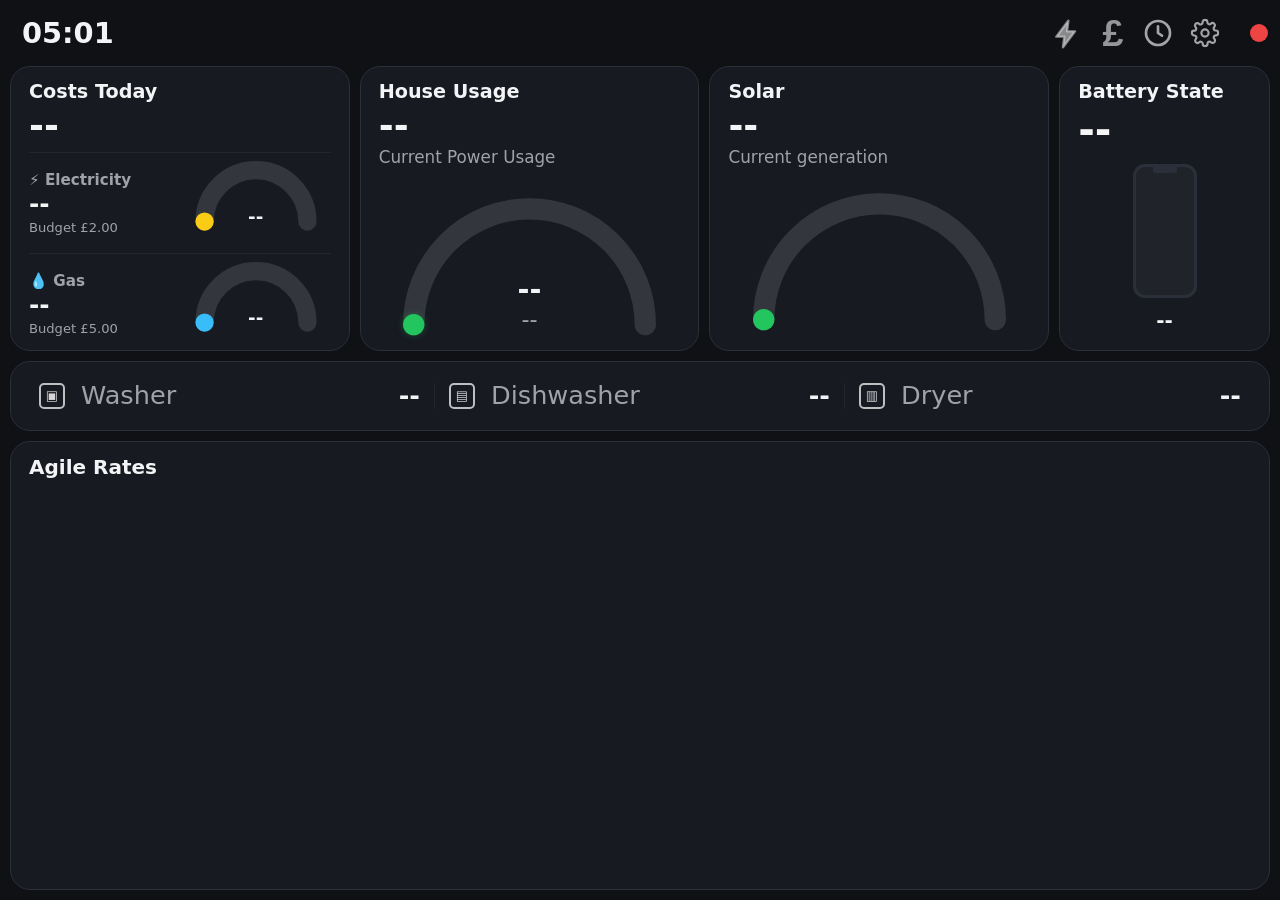
==== commit 4572871d: "Connected to the updated Back-End and updated the battery section" ====
--- a/index.html
+++ b/index.html
@@ -157,12 +157,9 @@
                         <h2 class="panel-title">Battery State</h2>
                     </div>
 
+                    <div class="battery-percentage" id="battery-percentage">--</div>
+
                     <div class="panel-body battery-panel-body">
-                        <div class="battery-top">
-                            <div class="battery-percentage" id="battery-percentage">--</div>
-                            <div class="battery-kwh" id="battery-kwh">--</div>
-                        </div>
-
                         <div class="battery-visual">
                             <div class="battery-shell">
                                 <div class="battery-fill" id="battery-fill"></div>
--- a/static/css/app.css
+++ b/static/css/app.css
@@ -173,10 +173,6 @@
   stroke: rgba(255, 255, 255, 0.12);
 }
 
-.costs-budget-fill {
-  transition: stroke-dasharray 0.3s ease;
-}
-
 .costs-budget-fill.electricity {
   stroke: #facc15;
 }
@@ -304,8 +300,9 @@
   height: 14px;
   border-radius: 50%;
   background: #1f7a3a;
-  transition: background-color 1s ease;
+  /* transition: background-color 1s ease; */
   margin-left: 14px;
+  display: inline-block;
 }
 
 .poll-indicator.pulse {
@@ -391,10 +388,6 @@
   pointer-events: none;
 }
 
-/* .solar-export-icon:not([hidden]) {
-  animation: solarExportPulse 5.0s ease-in-out infinite;
-} */
-
 @keyframes solarExportPulse {
   0%,
   100% {
@@ -524,10 +517,3 @@
   }
 
 }
-
-*,
-*::before,
-*::after {
-  animation: none !important;
-  transition: none !important;
-}
--- a/static/css/agile.css
+++ b/static/css/agile.css
@@ -56,9 +56,6 @@
   position: relative;
   margin-bottom: 3px;
   opacity: 0.95;
-  transition:
-    transform 0.15s ease,
-    opacity 0.15s ease;
 }
 
 /* =========================
@@ -93,9 +90,6 @@
   left: 0;
   right: 0;
   opacity: 0.95;
-  transition:
-    transform 0.15s ease,
-    opacity 0.15s ease;
 }
 
 .agile-chart.mixed .agile-bar.positive {
@@ -151,7 +145,6 @@
   white-space: nowrap;
   opacity: 0;
   pointer-events: none;
-  transition: opacity 0.15s ease;
 }
 
 .agile-chart.positive-only .agile-bar::after,
--- a/static/css/history.css
+++ b/static/css/history.css
@@ -226,7 +226,6 @@
   white-space: nowrap;
   opacity: 0;
   pointer-events: none;
-  transition: opacity 0.15s ease;
 }
 
 .history-bar:hover::after,
--- a/static/css/settings.css
+++ b/static/css/settings.css
@@ -124,6 +124,123 @@
   transform: scale(0.96);
 }
 
+.settings-modal-body {
+  overflow-y: auto;
+}
+
+.settings-section-summary {
+  display: flex;
+  align-items: center;
+  justify-content: space-between;
+  gap: 16px;
+  cursor: pointer;
+  list-style: none;
+}
+
+.settings-section-summary::-webkit-details-marker {
+  display: none;
+}
+
+.settings-chevron {
+  color: var(--muted);
+  font-size: 1.6rem;
+  line-height: 1;
+  transform: rotate(0deg);
+}
+
+.settings-section[open] .settings-chevron {
+  transform: rotate(90deg);
+}
+
+.settings-section-content {
+  display: grid;
+  gap: 10px;
+  margin-top: 12px;
+}
+
+.settings-subsection {
+  display: grid;
+  gap: 6px;
+  padding-top: 10px;
+  border-top: 1px solid var(--panel-soft-border);
+}
+
+.settings-subsection:first-child {
+  padding-top: 0;
+  border-top: none;
+}
+
+.settings-action-button {
+  width: fit-content;
+  height: 42px;
+  border: 1px solid var(--panel-border);
+  border-radius: 12px;
+  background: rgba(255, 255, 255, 0.08);
+  color: var(--text);
+  font-size: 1rem;
+  font-weight: 700;
+  cursor: pointer;
+  padding: 0 16px;
+}
+
+.settings-device-tracking-panel {
+    margin-top: 18px;
+    padding: 18px;
+
+    border: 1px solid var(--panel-soft-border);
+    border-radius: 18px;
+
+    background: rgba(255,255,255,0.02);
+
+    display: flex;
+    flex-direction: column;
+    gap: 16px;
+}
+
+.settings-device-status {
+    color: var(--muted);
+    font-size: 0.95rem;
+}
+
+.settings-device-actions {
+    display: flex;
+    gap: 10px;
+    flex-wrap: wrap;
+}
+
+.settings-device-list {
+    min-height: 120px;
+    border: 1px solid var(--panel-soft-border);
+    border-radius: 14px;
+    background: rgba(255,255,255,0.025);
+    padding: 14px;
+}
+
+.settings-device-placeholder {
+    color: var(--muted);
+    display: flex;
+    align-items: center;
+    justify-content: center;
+    min-height: 90px;
+}
+
+.settings-save-tracked {
+    width: fit-content;
+    height: 44px;
+    border-radius: 12px;
+    padding: 0 18px;
+    border: 1px solid var(--panel-soft-border);
+    background: rgba(255,255,255,0.08);
+    color: var(--text);
+    font-weight: 700;
+}
+
+.settings-save-tracked:disabled,
+.settings-action-button:disabled {
+    opacity: 0.45;
+    cursor: not-allowed;
+}
+
 /* =========================
    Display Profile: 7" Official Touch Display
 ========================= */
--- a/static/css/costs.css
+++ b/static/css/costs.css
@@ -118,7 +118,6 @@
 .cost-usage-bar-fill {
   height: 100%;
   border-radius: 999px;
-  transition: width 0.25s ease;
 }
 
 .cost-usage-bar-today {
--- a/static/css/gauge.css
+++ b/static/css/gauge.css
@@ -40,18 +40,11 @@
 .gauge-fill {
   stroke-width: 28;
   stroke: var(--normal);
-  transition:
-    stroke-dasharray 0.3s ease,
-    stroke 0.3s ease;
 }
 
 .gauge-fill-electric {
   stroke: var(--cheap);
   filter: drop-shadow(0 0 4px rgba(34, 197, 94, 0.3));
-    transition:
-    stroke-dasharray 0.4s ease,
-    stroke 0.3s ease,
-    filter 0.4s ease;
 }
 
 .gauge-fill-electric.active {
--- a/static/css/house-usage.css
+++ b/static/css/house-usage.css
@@ -121,6 +121,6 @@
   }
 
   #usage-panel .gauge-house-large {
-    width: 100%;
+    width: min(var(--main-gauge-width), 100%);
   }
 }
--- a/static/css/battery.css
+++ b/static/css/battery.css
@@ -1,78 +1,111 @@
 /* =========================
-   Battery Panel (New)
+   Battery Panel - IHD v2
 ========================= */
 
-.battery-panel-body {
-  display: grid;
-  grid-template-rows: auto 1fr auto;
-  align-items: center;
-  justify-items: center;
-  gap: 6px;
+#battery-panel {
+    display: flex;
+    flex-direction: column;
+    min-height: 0;
 }
 
-.battery-top {
-  text-align: center;
+/* Battery percentage directly below title */
+
+#battery-panel .battery-percentage {
+    font-size: 2.5rem;
+    font-weight: 800;
+    line-height: 1.1;
+    color: #f5f5f5;
+    text-align: left;
+    flex-shrink: 0;
 }
 
-.battery-percentage {
-  font-size: 1.4rem;
-  font-weight: 800;
-  line-height: 1;
+/* Body occupies remaining panel space */
+
+#battery-panel .battery-panel-body {
+    display: flex;
+    flex-direction: column;
+    align-items: center;
+    justify-content: space-between;
+
+    flex: 1 1 auto;
+    min-height: 0;
+    padding: 8px 0 4px;
 }
 
-.battery-kwh {
-  font-size: 0.8rem;
-  color: var(--muted);
+/* Battery graphic */
+
+#battery-panel .battery-visual {
+    display: flex;
+    align-items: center;
+    justify-content: center;
+
+    flex: 1 1 auto;
+    min-height: 0;
+    width: 100%;
 }
 
-/* Battery visual */
+/* Fixed maximum size, constrained by available space */
 
-.battery-visual {
-  display: flex;
-  align-items: center;
-  justify-content: center;
+#battery-panel .battery-shell {
+    position: relative;
+
+    width: 64px;
+    height: min(180px, 100%);
+
+    flex-shrink: 0;
+    box-sizing: border-box;
+
+    border: 3px solid var(--panel-border);
+    border-radius: 12px;
+    background: rgba(255, 255, 255, 0.04);
+
+    overflow: hidden;
 }
 
-.battery-shell {
-  width: 34px;
-  height: 90px;
-  border-radius: 10px;
-  border: 2px solid var(--panel-border);
-  background: rgba(255,255,255,0.04);
-  position: relative;
-  overflow: hidden;
+/* Battery terminal */
+
+#battery-panel .battery-shell::before {
+    content: "";
+    position: absolute;
+    top: 0;
+    left: 50%;
+    transform: translateX(-50%);
+
+    width: 24px;
+    height: 6px;
+
+    background: var(--panel-border);
+    border-radius: 0 0 3px 3px;
+    z-index: 1;
 }
 
-/* battery tip */
-.battery-shell::before {
-  content: "";
-  position: absolute;
-  top: -6px;
-  left: 50%;
-  transform: translateX(-50%);
-  width: 14px;
-  height: 6px;
-  border-radius: 2px;
-  background: var(--panel-border);
+/* Battery charge fill */
+
+#battery-panel .battery-fill {
+    position: absolute;
+    bottom: 0;
+    left: 0;
+
+    width: 100%;
+    height: 0%;
+
+    background: linear-gradient(to top, #22c55e, #4ade80);
+
+    transition: none;
+    animation: none;
 }
 
-/* fill */
+/* Status anchored at bottom */
 
-.battery-fill {
-  position: absolute;
-  bottom: 0;
-  width: 100%;
-  height: 0%;
-  background: var(--cheap);
-  transition: height 0.4s ease;
-  background: linear-gradient(to top, #22c55e, #4ade80);
-}
+#battery-panel .battery-status {
+    flex-shrink: 0;
 
-/* status */
+    font-size: 1.25rem;
+    font-weight: 800;
+    line-height: 1.2;
+    text-align: center;
+    color: #f5f5f5;
 
-.battery-status {
-  font-size: 0.75rem;
-  font-weight: 700;
-  text-align: center;
-  color: var(--cheap);
+    white-space: nowrap;
+    padding: 6px 0 0;
 }
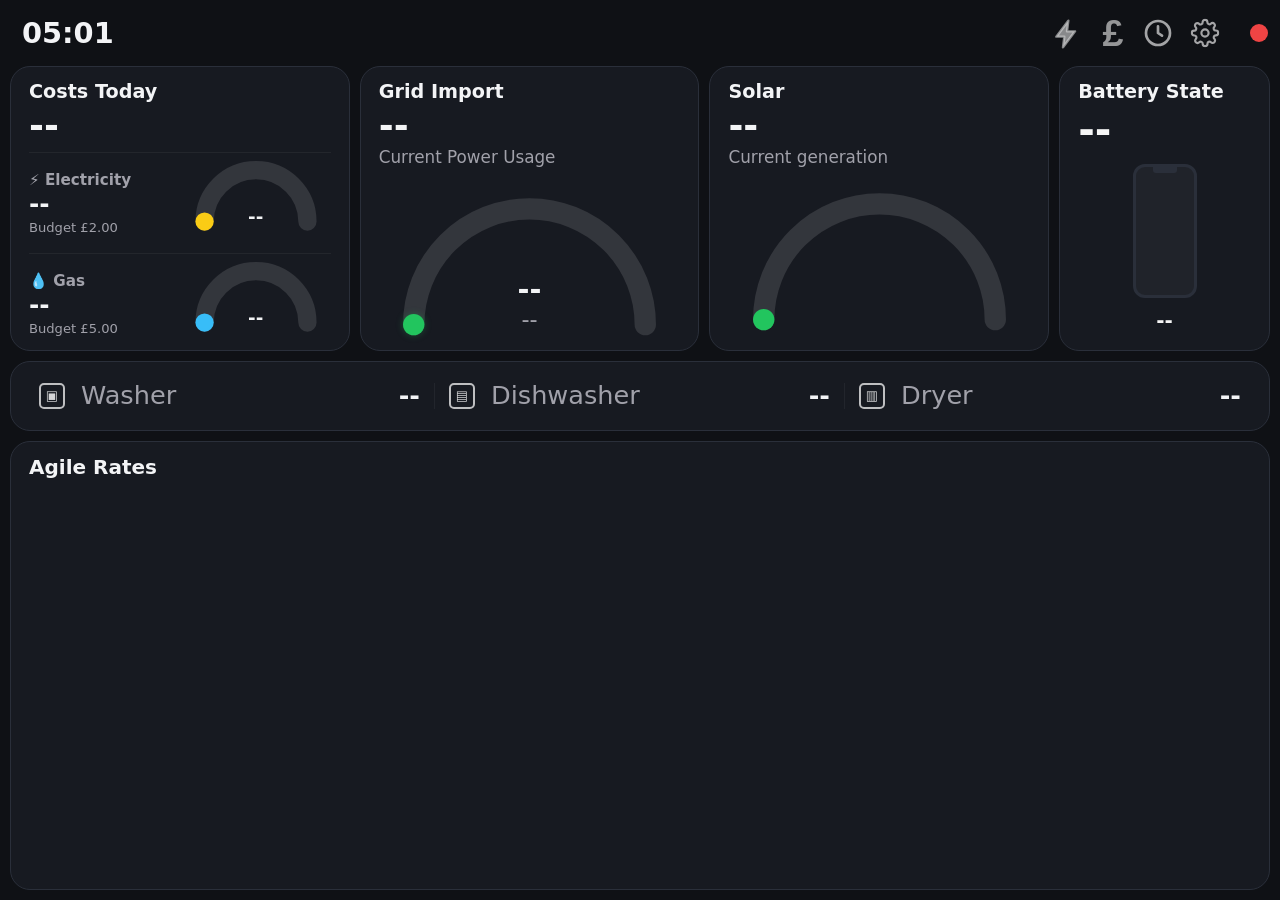
==== commit bb158c70: "Changed wording from House Usage to Grid Import" ====
--- a/index.html
+++ b/index.html
@@ -107,7 +107,7 @@
 
                 <article class="panel metric-panel usage-panel" id="usage-panel">
                     <div class="panel-header-row">
-                        <h2 class="panel-title">House Usage</h2>
+                        <h2 class="panel-title">Grid Import</h2>
                     </div>
 
                     <div class="panel-value" id="usage-load-value">--</div>
--- a/static/css/house-usage.css
+++ b/static/css/house-usage.css
@@ -1,5 +1,5 @@
 /* =========================
-   House Usage Panel
+   Grid Import Panel
 ========================= */
 
 #usage-panel .gauge-wrap-house {
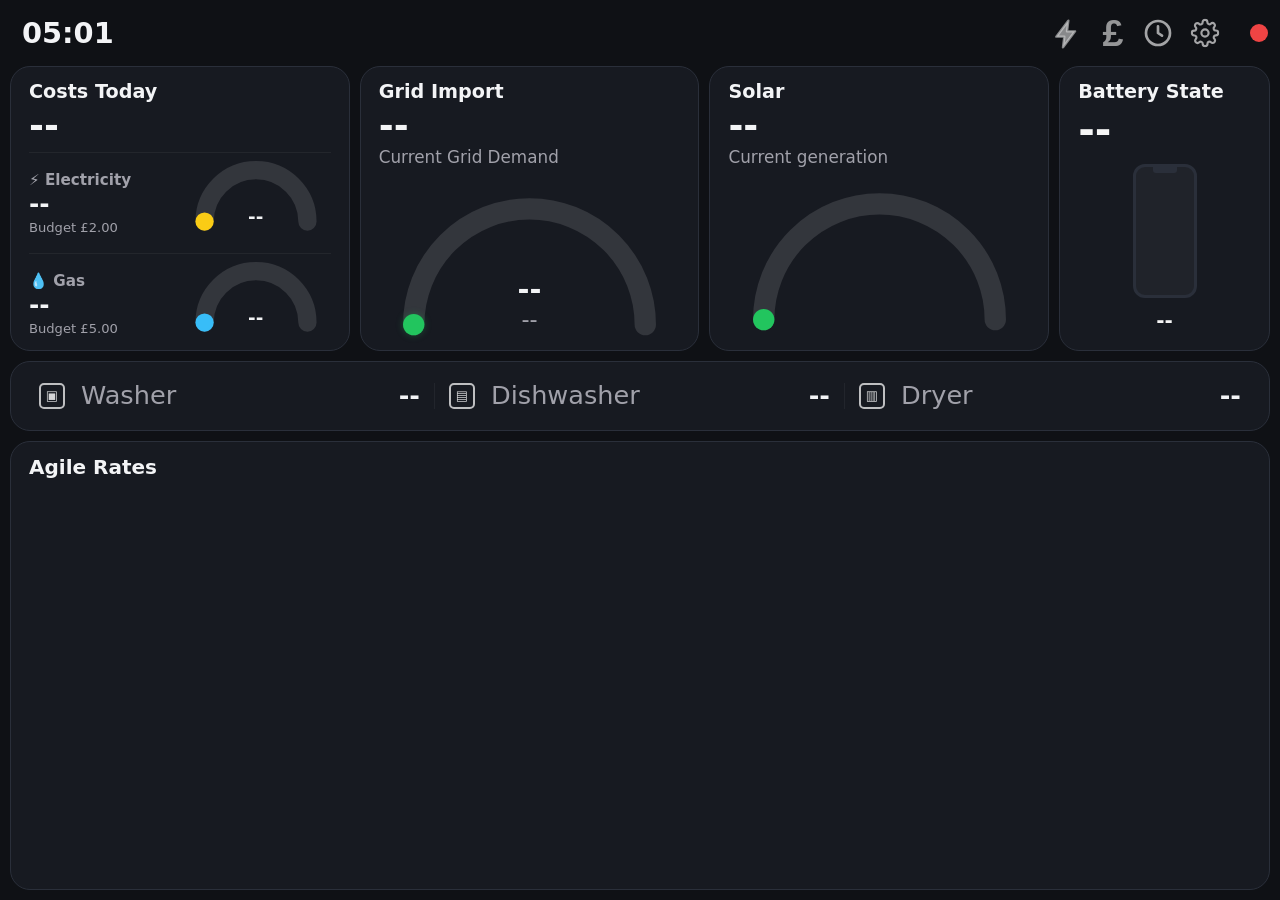
==== commit a2dac7c2: "Tidied up the IHD display" ====
--- a/index.html
+++ b/index.html
@@ -111,7 +111,7 @@
                     </div>
 
                     <div class="panel-value" id="usage-load-value">--</div>
-                    <div class="panel-subtext">Current Power Usage</div>
+                    <div class="panel-subtext">Current Grid Demand</div>
 
                     <div class="gauge-wrap gauge-wrap-house">
                         <svg class="gauge gauge-house-large" viewBox="0 0 320 180" aria-hidden="true">
